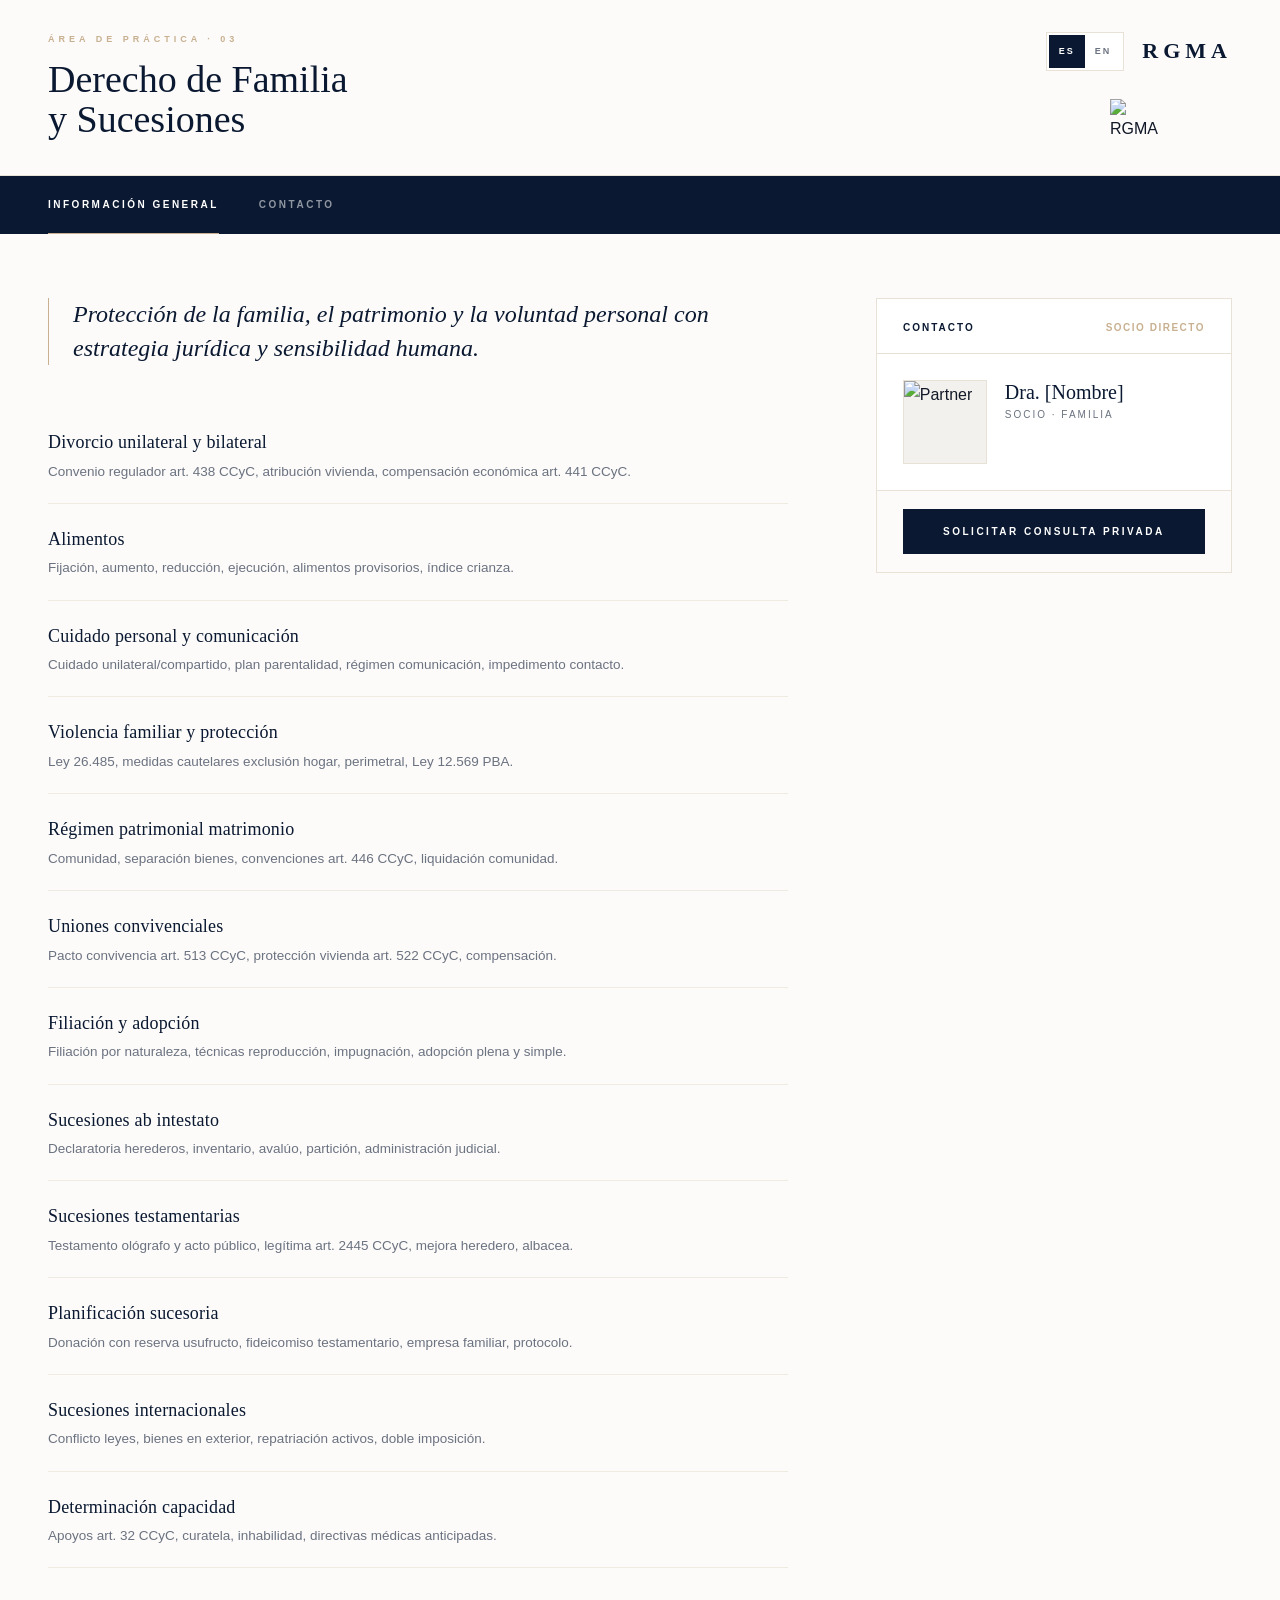
==== derechofamiliaysucesiones.html @ 4254a650 "Add derechofamiliaysucesiones.html file" ====
<!DOCTYPE html><html lang="es"><head><meta charset="UTF-8"><meta name="viewport" content="width=device-width, initial-scale=1.0"><title>Familia y Sucesiones | RGMA</title><link href="https://googleapis.com" rel="stylesheet"><style>:root{--navy:#0A1931;--ink:#111827;--muted:#6B7280;--line:#E8E2D6;--paper:#FCFBF9;--gold:#C8B090}*{box-sizing:border-box;margin:0;padding:0}body{font-family:'Inter',sans-serif;background:var(--paper);color:var(--ink);line-height:1.75;-webkit-font-smoothing:antialiased}
.header{max-width:1320px;margin:0 auto;padding:32px 48px;display:flex;justify-content:space-between;border-bottom:1px solid var(--line)}.header-left h1{font-family:'Cormorant Garamond',serif;font-size:38px;font-weight:300;color:var(--navy);margin-top:12px;line-height:1.05}.top-utils{display:flex;gap:18px;margin-bottom:16px;align-self:flex-end}.lang{display:flex;border:1px solid var(--line);padding:2px;background:#fff}.lang button{border:0;background:transparent;font-size:9px;letter-spacing:2px;font-weight:700;padding:6px 10px;color:var(--muted);cursor:pointer;transition:all 0.3s ease}.lang button.active{background:var(--navy);color:#fff}.logo{font-family:'Cormorant Garamond',serif;font-size:22px;letter-spacing:5px;font-weight:600;color:var(--navy)}.logo-icon{margin-top:12px;width:58px}.tabs-wrap{background:var(--navy)}.tabs{max-width:1320px;margin:0 auto;padding:0 48px;display:flex;gap:40px}.tabs a{color:rgba(255,255,255,.55);text-decoration:none;font-size:10px;letter-spacing:2.5px;font-weight:600;padding:20px 0;transition:all 0.4s cubic-bezier(0.2,0.8,0.2,1)}.tabs a.active{color:#fff;border-bottom:1px solid var(--gold)}.layout{max-width:1320px;margin:0 auto;padding:64px 48px 80px;display:grid;grid-template-columns:1.35fr.65fr;gap:88px}.lead{font-family:'Cormorant Garamond',serif;font-size:24px;color:var(--navy);font-style:italic;border-left:1px solid var(--gold);padding-left:24px;margin-bottom:42px;line-height:1.4}.list{list-style:none}.list li{padding:20px 0;border-bottom:1px solid #F0EBE0;display:flex;flex-direction:column;gap:6px;transition:all 0.3s ease}.list li:hover{padding-left:4px}.t{font-family:'Cormorant Garamond',serif;font-size:18px;font-weight:400;color:var(--navy);margin-bottom:2px;letter-spacing:0.01em}.d{font-size:13.5px;line-height:1.65;color:var(--muted);font-weight:300}.side{position:sticky;top:40px}.contact-card{background:#fff;border:1px solid var(--line)}.contact-head{padding:20px 26px 16px;border-bottom:1px solid var(--line);display:flex;justify-content:space-between}.btn{display:block;text-align:center;padding:14px;font-size:10px;letter-spacing:2.5px;text-decoration:none;font-weight:700;background:var(--navy);color:#fff;text-transform:uppercase;transition:all 0.4s ease}.contact-foot{padding:18px 26px;background:#FCFBF9;border-top:1px solid var(--line)}.socio{padding:26px;display:flex;gap:18px}.socio-photo{width:84px;height:84px;background:#F3F1ED;border:1px solid var(--line);overflow:hidden}.socio-photo img{width:100%;height:100%;object-fit:cover}
</style></head><body>
<header class="header"><div class="header-left"><div style="font-size:9px;letter-spacing:4px;color:var(--gold);font-weight:600;text-transform:uppercase;" data-es="Área de Práctica · 03" data-en="Practice Area · 03">Área de Práctica · 03</div><h1 data-es="Derecho de Familia<br>y Sucesiones" data-en="Family &<br>Succession Law">Derecho de Familia<br>y Sucesiones</h1></div><div style="display:flex;flex-direction:column;align-items:center"><div class="top-utils"><div class="lang"><button id="btn-es" class="active" onclick="setLang('es')">ES</button><button id="btn-en" onclick="setLang('en')">EN</button></div><div class="logo">RGMA</div></div><img src="logo-negro-parafondosclaros.webp" class="logo-icon" alt="RGMA"></div></header>
<div class="tabs-wrap"><nav class="tabs"><a class="active" data-es="INFORMACIÓN GENERAL" data-en="OVERVIEW">INFORMACIÓN GENERAL</a><a data-es="CONTACTO" data-en="CONTACT">CONTACTO</a></nav></div>
<main class="layout"><div><div class="lead" data-es="Protección de la familia, el patrimonio y la voluntad personal con estrategia jurídica y sensibilidad humana." data-en="Protection of family, assets and personal will with legal strategy and human sensitivity.">Protección de la familia...</div>
<ul class="list">
<li><div><div class="t" data-es="Divorcio unilateral y bilateral" data-en="Unilateral and bilateral divorce">Divorcio unilateral y bilateral</div><div class="d" data-es="Convenio regulador art. 438 CCyC, atribución vivienda, compensación económica art. 441 CCyC." data-en="Regulatory agreement art. 438 CCyC, home attribution, economic compensation art. 441 CCyC.">Convenio regulador...</div></div></li>
<li><div><div class="t" data-es="Alimentos" data-en="Child & spousal support">Alimentos</div><div class="d" data-es="Fijación, aumento, reducción, ejecución, alimentos provisorios, índice crianza." data-en="Fixation, increase, reduction, enforcement, provisional support, parenting index.">Fijación...</div></div></li>
<li><div><div class="t" data-es="Cuidado personal y comunicación" data-en="Custody and visitation">Cuidado personal y comunicación</div><div class="d" data-es="Cuidado unilateral/compartido, plan parentalidad, régimen comunicación, impedimento contacto." data-en="Sole/joint custody, parenting plan, visitation schedule, contact obstruction.">Cuidado unilateral...</div></div></li>
<li><div><div class="t" data-es="Violencia familiar y protección" data-en="Domestic violence & protection">Violencia familiar y protección</div><div class="d" data-es="Ley 26.485, medidas cautelares exclusión hogar, perimetral, Ley 12.569 PBA." data-en="Law 26.485, restraining orders, exclusion from home, protective measures.">Ley 26.485...</div></div></li>
<li><div><div class="t" data-es="Régimen patrimonial matrimonio" data-en="Marital property">Régimen patrimonial matrimonio</div><div class="d" data-es="Comunidad, separación bienes, convenciones art. 446 CCyC, liquidación comunidad." data-en="Community, separation of property, prenups art. 446 CCyC, liquidation.">Comunidad...</div></div></li>
<li><div><div class="t" data-es="Uniones convivenciales" data-en="Cohabitation unions">Uniones convivenciales</div><div class="d" data-es="Pacto convivencia art. 513 CCyC, protección vivienda art. 522 CCyC, compensación." data-en="Cohabitation agreement art. 513 CCyC, home protection art. 522 CCyC.">Pacto convivencia...</div></div></li>
<li><div><div class="t" data-es="Filiación y adopción" data-en="Filiation & adoption">Filiación y adopción</div><div class="d" data-es="Filiación por naturaleza, técnicas reproducción, impugnación, adopción plena y simple." data-en="Filiation by nature, ART, challenge, full and simple adoption.">Filiación...</div></div></li>
<li><div><div class="t" data-es="Sucesiones ab intestato" data-en="Intestate successions">Sucesiones ab intestato</div><div class="d" data-es="Declaratoria herederos, inventario, avalúo, partición, administración judicial." data-en="Declaration of heirs, inventory, appraisal, partition, judicial administration.">Declaratoria...</div></div></li>
<li><div><div class="t" data-es="Sucesiones testamentarias" data-en="Testate successions">Sucesiones testamentarias</div><div class="d" data-es="Testamento ológrafo y acto público, legítima art. 2445 CCyC, mejora heredero, albacea." data-en="Holographic and public will, forced heirship art. 2445 CCyC, heir improvement, executor.">Testamento...</div></div></li>
<li><div><div class="t" data-es="Planificación sucesoria" data-en="Succession planning">Planificación sucesoria</div><div class="d" data-es="Donación con reserva usufructo, fideicomiso testamentario, empresa familiar, protocolo." data-en="Donation with usufruct reserve, testamentary trust, family business.">Donación...</div></div></li>
<li><div><div class="t" data-es="Sucesiones internacionales" data-en="International successions">Sucesiones internacionales</div><div class="d" data-es="Conflicto leyes, bienes en exterior, repatriación activos, doble imposición." data-en="Conflict of laws, assets abroad, asset repatriation, double taxation.">Conflicto leyes...</div></div></li>
<li><div><div class="t" data-es="Determinación capacidad" data-en="Capacity determination">Determinación capacidad</div><div class="d" data-es="Apoyos art. 32 CCyC, curatela, inhabilidad, directivas médicas anticipadas." data-en="Support measures art. 32 CCyC, guardianship, advance medical directives.">Apoyos...</div></div></li>
</ul></div><aside class="side"><div class="contact-card"><div class="contact-head"><span data-es="CONTACTO" data-en="CONTACT" style="font-size:10px; letter-spacing:2px; font-weight:600; color:var(--navy);">CONTACTO</span><span style="font-size:10px; letter-spacing:1.5px; color:var(--gold); font-weight:600; text-transform:uppercase;">Socio Directo</span></div><div class="socio"><div class="socio-photo"><img src="socio-familia.jpg" alt="Partner"></div><div><div style="font-family:'Cormorant Garamond', serif;font-size:20px;font-weight:400;color:var(--navy);line-height:1.2;margin-bottom:2px;">Dra. [Nombre]</div><div style="font-size:10px;letter-spacing:2px;text-transform:uppercase;color:var(--muted);font-weight:500;">Socio · Familia</div></div></div><div class="contact-foot"><a href="#contacto" class="btn" data-es="SOLICITAR CONSULTA PRIVADA" data-en="REQUEST PRIVATE SESSION">SOLICITAR CONSULTA PRIVADA</a></div></div></aside></main>
<script>
function setLang(l){
 document.documentElement.lang=l;
 localStorage.setItem('rgma_lang',l);
 document.getElementById('btn-es').classList.toggle('active',l==='es');
 document.getElementById('btn-en').classList.toggle('active',l==='en');
 document.querySelectorAll('[data-es]').forEach(e=>{
   const h=e.getAttribute('data-'+l);
   if(h) e.innerHTML=h;
 });
}
(() => {
 const s=localStorage.getItem('rgma_lang') || 'es';
 setLang(s);
})();
</script></body></html>
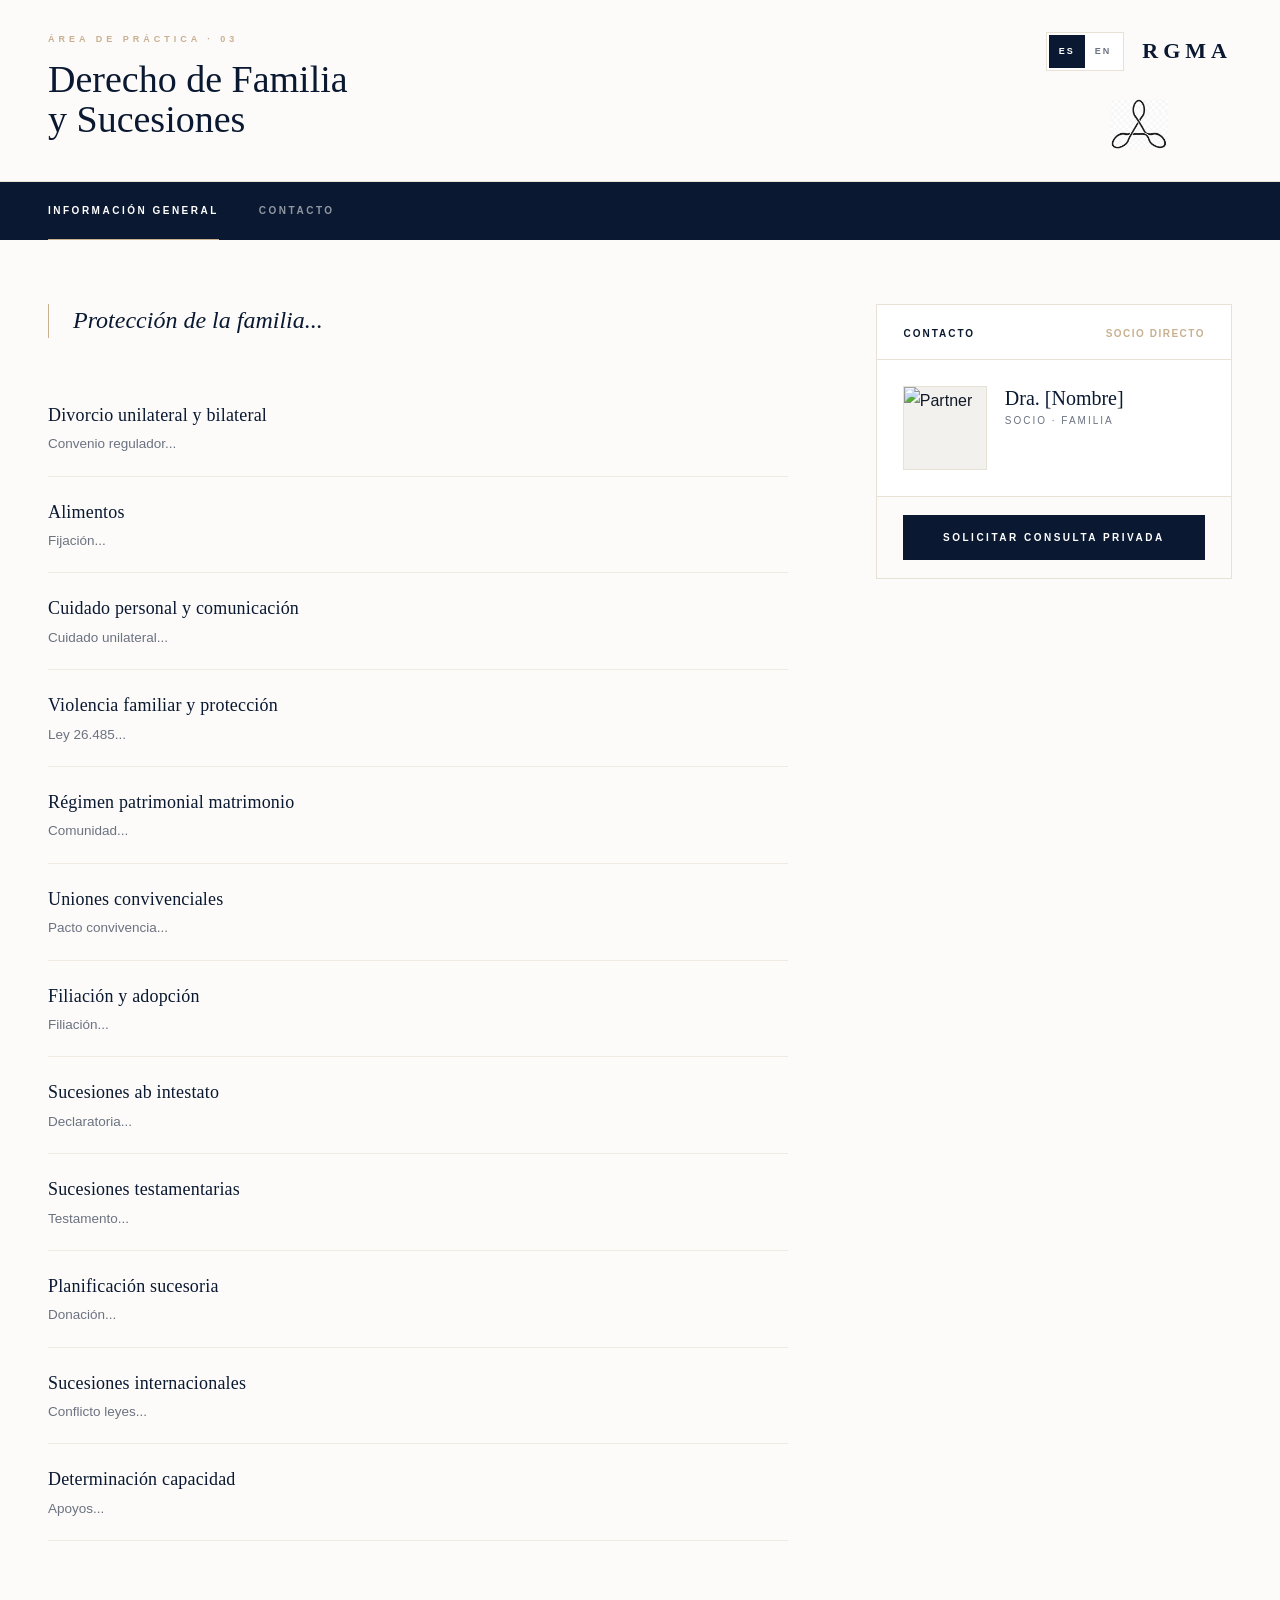
==== commit b7a3c8ac: "Add footer section to derechofamiliaysucesiones.html" ====
--- a/derechofamiliaysucesiones.html
+++ b/derechofamiliaysucesiones.html
@@ -33,4 +33,46 @@
  const s=localStorage.getItem('rgma_lang') || 'es';
  setLang(s);
 })();
-</script></body></html>
+
+<!-- FOOTER INSTITUCIONAL SÓLIDO (Firma Visual White Glove) -->
+<footer class="footer-rgm-premium" style="background:#070b14; padding:80px 48px 40px; border-top:1px solid rgba(200,176,144,0.15); margin-top:80px; color:#ffffff; font-family:'Inter', sans-serif;">
+  <div class="footer-inner-editorial" style="max-width:1320px; margin:0 auto; display:grid; grid-template-columns:1.4fr .8fr 1fr 1fr; gap:60px; align-items:start;">
+    
+    <div class="f-col brand-premium" style="display:flex; flex-direction:column; gap:16px;">
+      <div class="footer-logo-text-premium" style="font-family:'Cormorant Garamond', serif; font-size:24px; letter-spacing:5px; font-weight:600; color:#fff;">RG<span style="color:var(--gold); font-weight:600;">MA</span></div>
+      <p class="f-claim-editorial" style="font-family:'Cormorant Garamond', serif; font-style:italic; font-size:14px; color:#9aa8c0; line-height:1.4; margin:0;">Trayectoria legal con<br>perspectiva de vanguardia.</p>
+      <div class="f-copy-brand-editorial" style="font-size:10px; letter-spacing:2.5px; color:#8a92a6; line-height:1.8; text-transform:uppercase;">
+        <span>RIGANTI, GEILER</span><br>
+        <span style="font-family:'Cormorant Garamond', serif; font-style:italic; text-transform:none; letter-spacing:0; color:var(--gold);">& Márquez Alluralde</span>
+      </div>
+    </div>
+
+    <div class="f-col-editorial" style="display:flex; flex-direction:column; gap:10px;">
+      <span class="f-title-editorial" style="display:block; font-size:10px; letter-spacing:3px; color:var(--gold); margin-bottom:14px; font-weight:600; text-transform:uppercase;">Áreas Clave</span>
+      <a href="pymes.html" style="color:#a8aebb; text-decoration:none; font-size:13px; transition:.3s;">Empresario y PyMEs</a>
+      <a href="laboral-empresario.html" style="color:#a8aebb; text-decoration:none; font-size:13px; transition:.3s;">Laboral Empresario</a>
+      <a href="inmobiliario-ph.html" style="color:#a8aebb; text-decoration:none; font-size:13px; transition:.3s;">Inmobiliario y PH</a>
+      <a href="litigio.html" style="color:#a8aebb; text-decoration:none; font-size:13px; transition:.3s;">Litigios Complejos</a>
+    </div>
+
+    <div class="f-col-editorial" style="display:flex; flex-direction:column; gap:8px;">
+      <span class="f-title-editorial" style="display:block; font-size:10px; letter-spacing:3px; color:var(--gold); margin-bottom:14px; font-weight:600; text-transform:uppercase;">Sede Central</span>
+      <p class="f-address-protagonist" style="font-size:13px; line-height:1.6; color:#8a90a0; margin:0;">Av. Corrientes 450, Piso 10<br>C1043AAR · CABA · Argentina</p>
+      <p class="f-email-protagonist" style="font-size:13px; color:var(--gold); margin:6px 0 2px; font-weight:500;">contacto@rgmabogados.com.ar</p>
+      <span class="f-confidential-badge" style="font-size:11px; color:#6b7280; font-style:italic;">Respuesta confidencial en 24h</span>
+    </div>
+
+    <div class="f-col-editorial" style="display:flex; flex-direction:column; gap:12px;">
+      <span class="f-title-editorial" style="display:block; font-size:10px; letter-spacing:3px; color:var(--gold); margin-bottom:14px; font-weight:600; text-transform:uppercase;">Consulta Privada</span>
+      <p class="f-consulta-txt-editorial" style="font-size:13px; line-height:1.6; color:#8a90a0; margin:0;">Gestión estratégica exclusiva para asuntos corporativos y familiares complejos.</p>
+    </div>
+
+  </div>
+
+  <div class="f-bottom-editorial" style="max-width:1320px; margin:50px auto 0; padding-top:24px; border-top:1px solid rgba(255,255,255,0.06); display:flex; justify-content:space-between; font-size:9px; letter-spacing:1.5px; color:#4e5463; text-transform:uppercase;">
+    <p>© 2026 RIGANTI, GEILER & MÁRQUEZ ALLURALDE — RGMA</p>
+    <p class="f-legal-small-editorial" style="opacity:.6;">Estudio Jurídico Boutique · Todos los derechos reservados</p>
+  </div>
+</footer>
+</script>
+</body></html>
